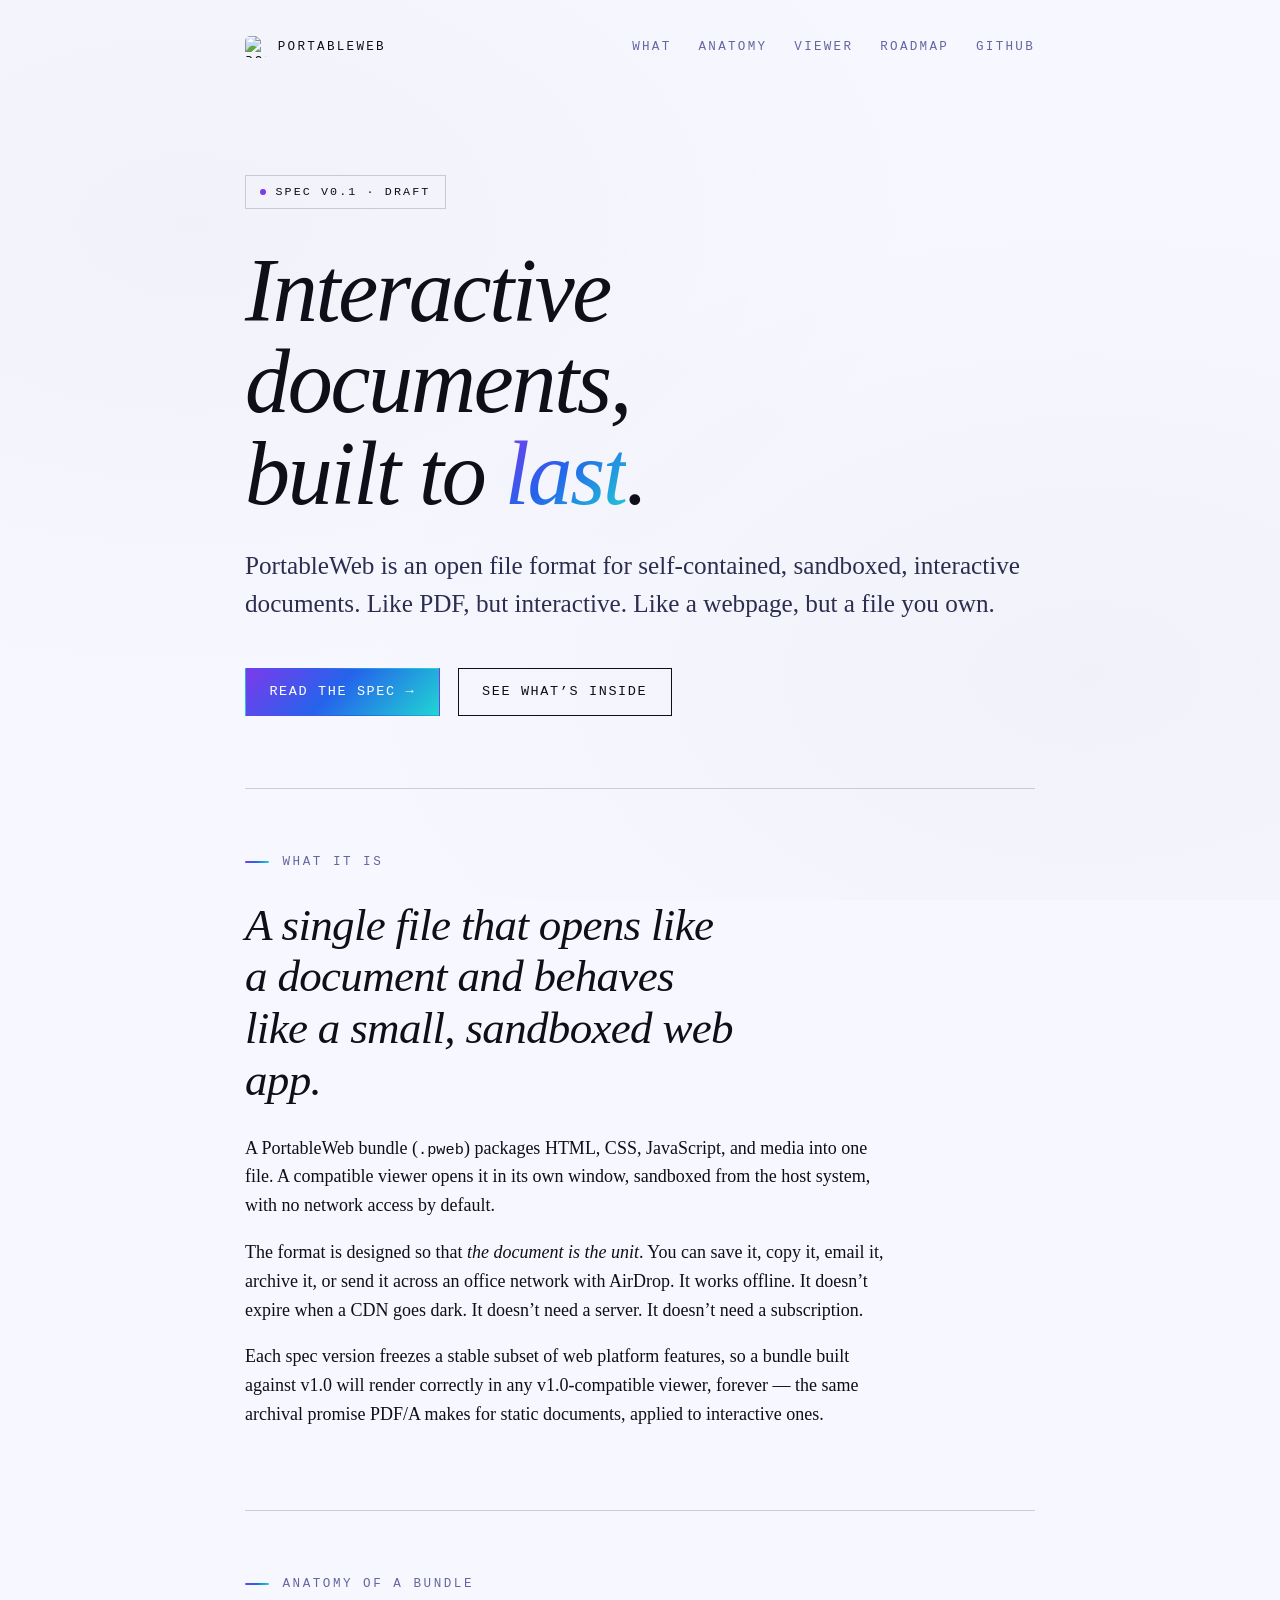
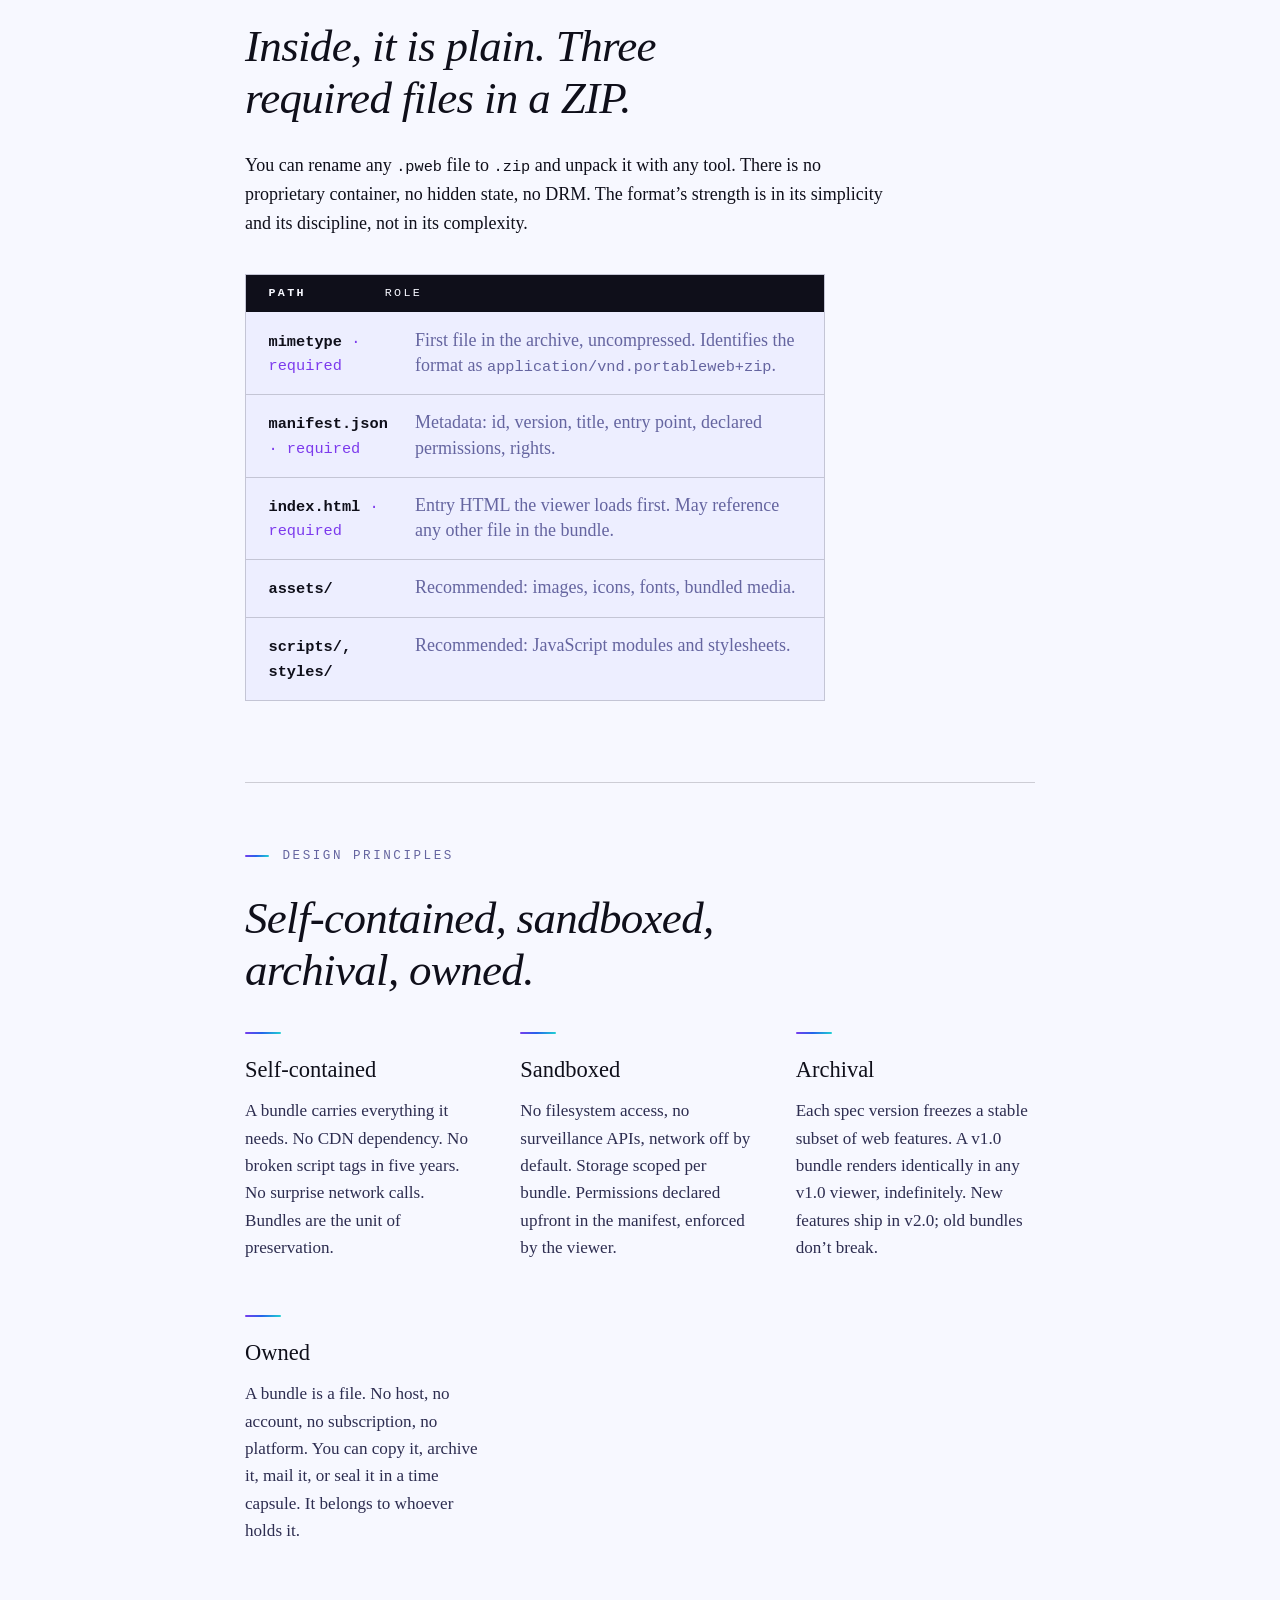
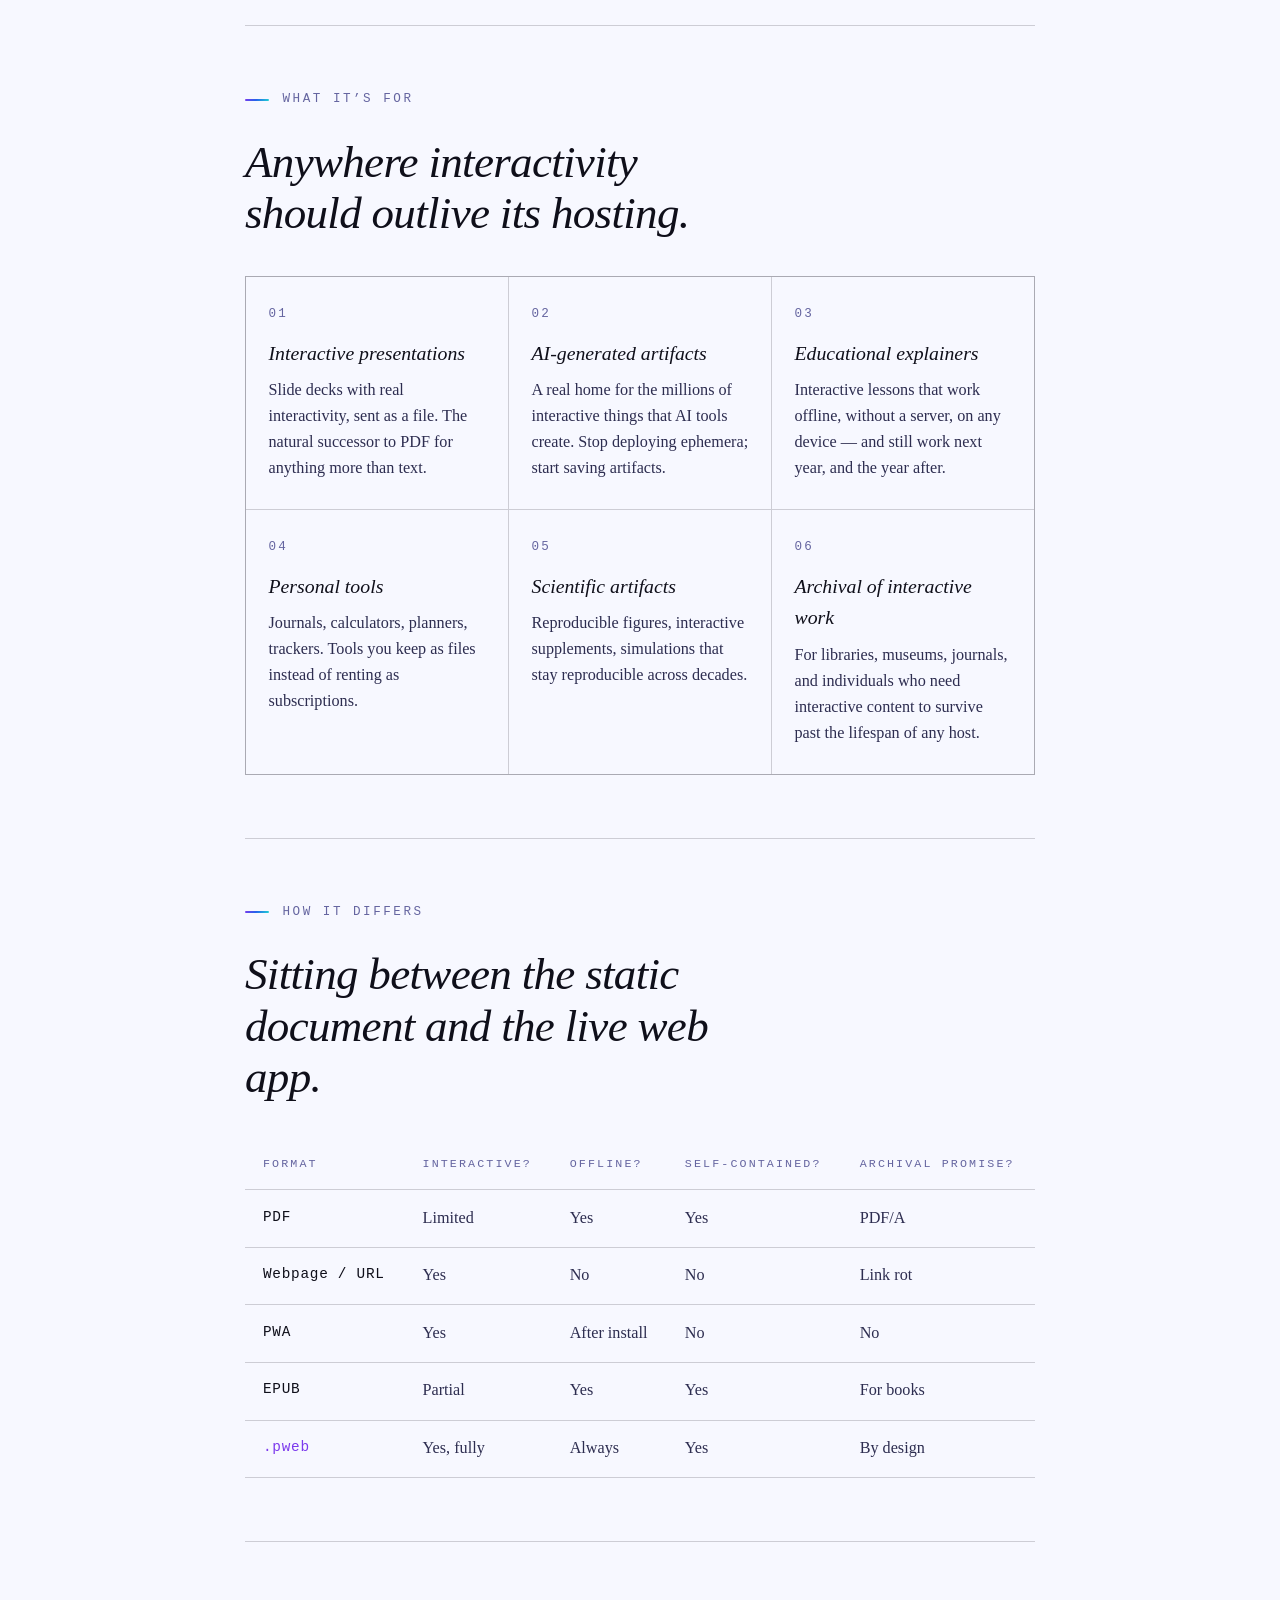
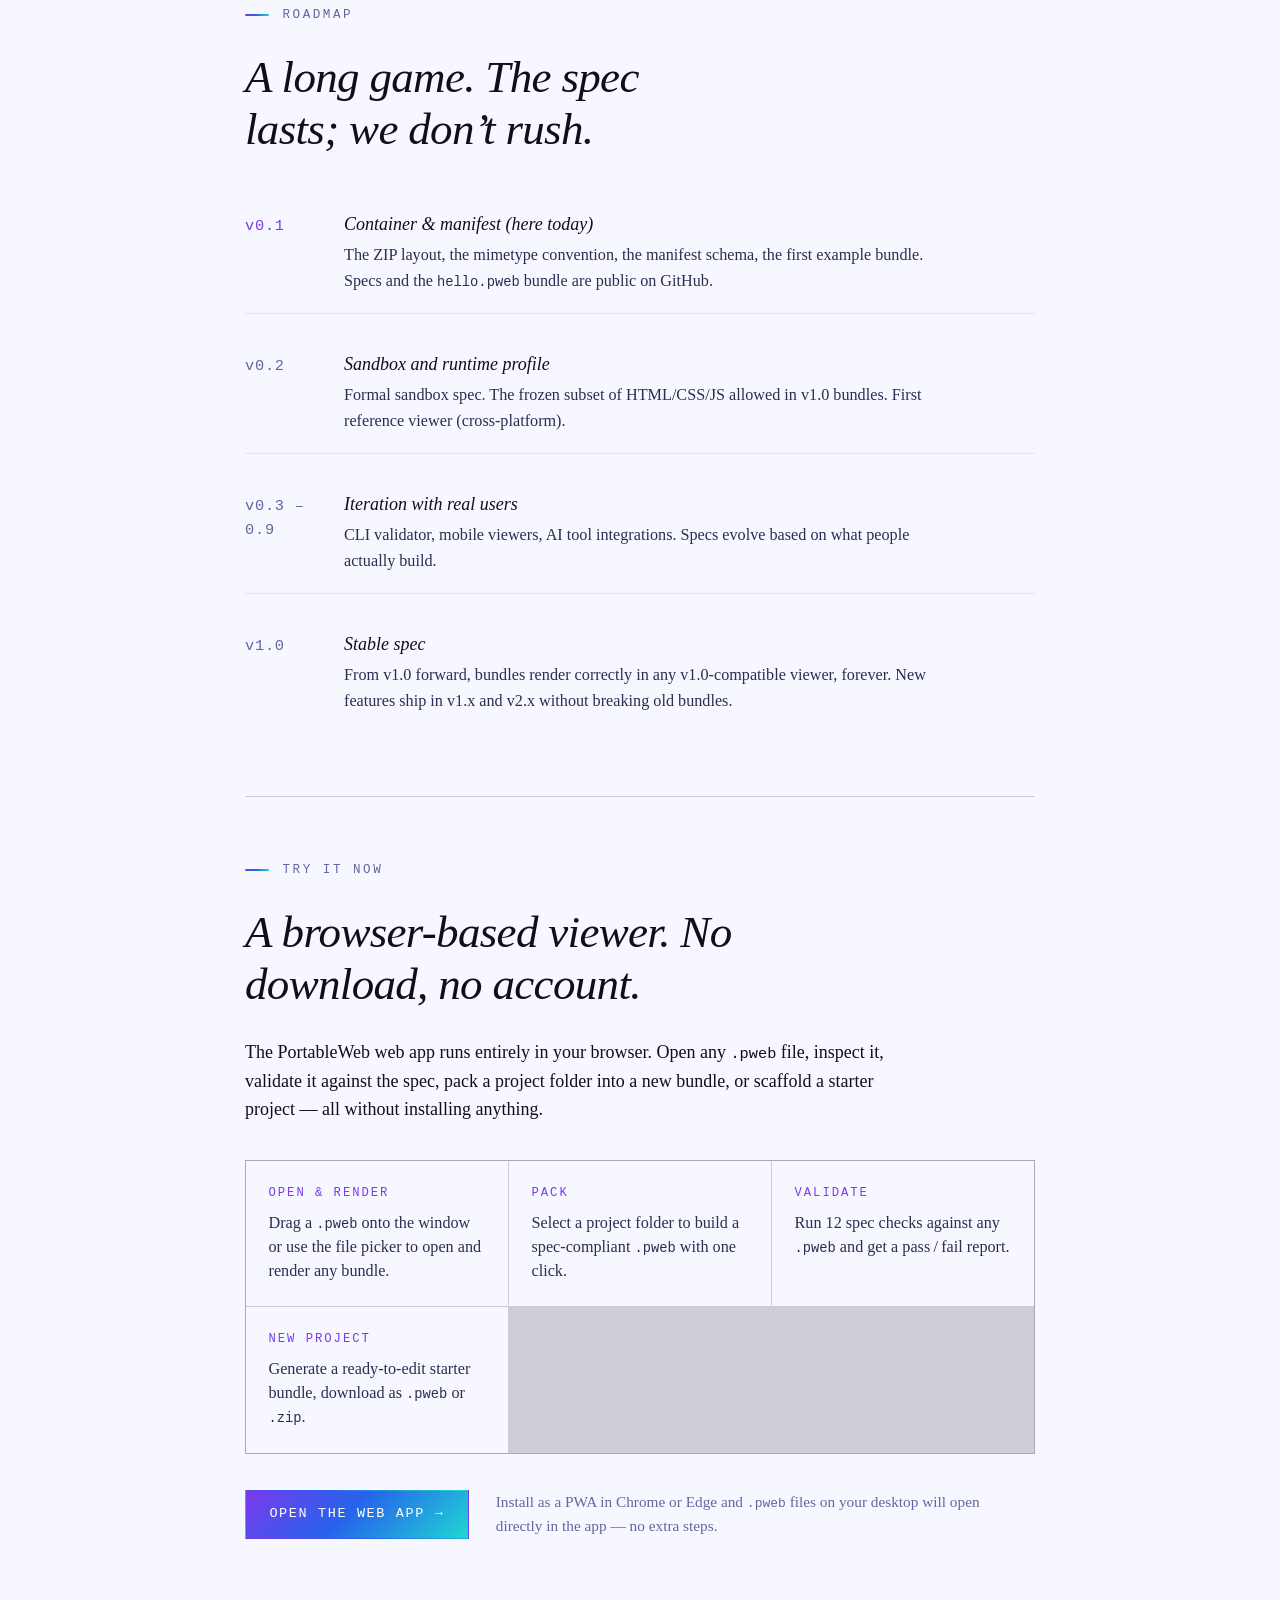
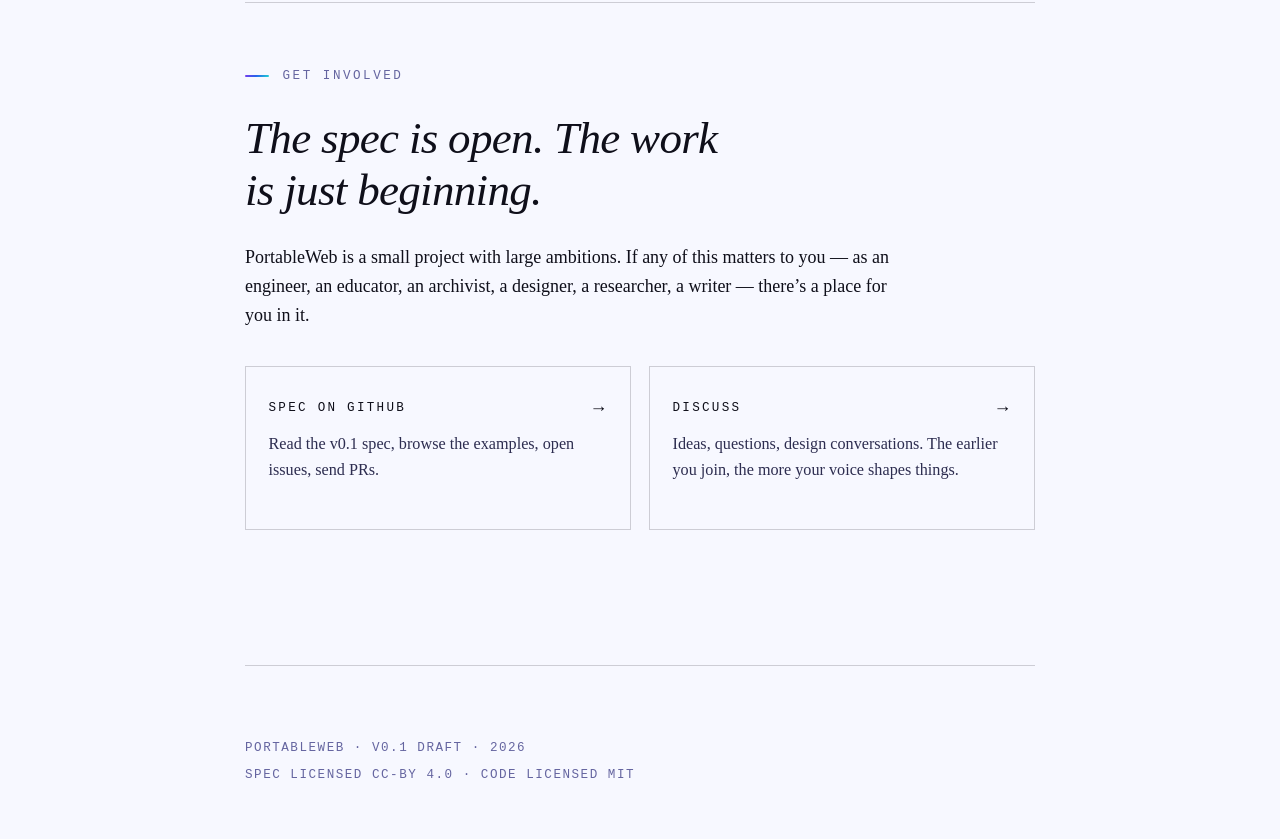
==== public/index.html @ 57851bed "feat: add contributions page and viewer section to homepage - Move author credit to /contributions/ " ====
<!DOCTYPE html>
<html lang="en">
<head>
  <meta charset="utf-8">
  <meta name="viewport" content="width=device-width, initial-scale=1">
  <title>PortableWeb — Self-contained interactive documents</title>
  <meta name="description" content="PortableWeb is an open file format for self-contained, sandboxed, interactive documents. Like PDF, but interactive. Like a webpage, but a file you own.">

  <meta property="og:title" content="PortableWeb">
  <meta property="og:description" content="An open file format for self-contained, sandboxed, interactive documents. Like PDF, but interactive.">
  <meta property="og:url" content="https://portableweb.org">
  <meta property="og:type" content="website">
  <meta name="twitter:card" content="summary_large_image">

  <link rel="icon" href="/icons/icon.svg" type="image/svg+xml">

  <style>
    :root {
      --ink:           #0f0f1a;
      --ink-soft:      #2d2d50;
      --paper:         #f7f8ff;
      --paper-shadow:  #edeeff;
      --paper-darker:  #e2e4f8;
      --accent:        #7c3aed;
      --accent-soft:   #9f67f5;
      --rule:          rgba(15,15,26,0.18);
      --muted:         #6565a0;
      --muted-soft:    #9090b8;
      --gradient:      linear-gradient(135deg, #7c3aed 0%, #2563eb 46%, #20d6d2 100%);
      --serif:         ui-serif, "Iowan Old Style", "Apple Garamond", Baskerville, "Times New Roman", "Droid Serif", Times, "Source Serif Pro", serif;
      --sans:          ui-sans-serif, system-ui, -apple-system, "Segoe UI", Helvetica, Arial, sans-serif;
      --mono:          ui-monospace, "SFMono-Regular", Menlo, Consolas, "Liberation Mono", monospace;
    }

    @media (prefers-color-scheme: dark) {
      :root {
        --ink:           #e8e8ff;
        --ink-soft:      #b0b0d8;
        --paper:         #08080f;
        --paper-shadow:  #0f0f1e;
        --paper-darker:  #181828;
        --accent:        #a78bfa;
        --accent-soft:   #7c3aed;
        --rule:          rgba(232,232,255,0.15);
        --muted:         #7070a8;
        --muted-soft:    #454570;
      }
    }

    * { box-sizing: border-box; }

    html { scroll-behavior: smooth; }

    html, body {
      margin: 0;
      padding: 0;
      background: var(--paper);
      color: var(--ink);
      font-family: var(--serif);
      font-size: 18px;
      line-height: 1.6;
      -webkit-font-smoothing: antialiased;
      -moz-osx-font-smoothing: grayscale;
    }

    body {
      background-image:
        radial-gradient(at 15% 25%, rgba(0,0,0,0.025) 0%, transparent 50%),
        radial-gradient(at 85% 75%, rgba(0,0,0,0.025) 0%, transparent 50%);
      background-attachment: fixed;
      min-height: 100vh;
    }

    a {
      color: var(--accent);
      text-decoration: none;
      border-bottom: 1px solid currentColor;
      transition: opacity 0.15s ease;
    }
    a:hover { opacity: 0.7; }

    code, pre {
      font-family: var(--mono);
      font-size: 0.85em;
    }

    /* ---------- Layout ---------- */

    .wrap {
      max-width: 880px;
      margin: 0 auto;
      padding: 0 clamp(1.25rem, 4vw, 2.5rem);
    }

    /* ---------- Header ---------- */

    header.site {
      padding: 2rem 0 1.5rem;
      display: flex;
      justify-content: space-between;
      align-items: center;
      font-family: var(--mono);
      font-size: 0.7rem;
      letter-spacing: 0.18em;
      text-transform: uppercase;
      color: var(--muted);
      gap: 1rem;
      flex-wrap: wrap;
    }

    .mark {
      display: flex;
      align-items: center;
      gap: 0.6rem;
      color: var(--ink);
      border-bottom: none;
    }

    .mark-icon {
      width: 22px;
      height: 22px;
      flex-shrink: 0;
      border-radius: 5px;
    }

    nav.site {
      display: flex;
      gap: 1.5rem;
    }

    nav.site a {
      color: var(--muted);
      border-bottom: none;
    }
    nav.site a:hover { color: var(--ink); }

    /* ---------- Hero ---------- */

    .hero {
      padding: clamp(3rem, 10vh, 7rem) 0 clamp(3rem, 8vh, 5rem);
    }

    .status {
      display: inline-flex;
      align-items: center;
      gap: 0.5rem;
      padding: 0.35rem 0.8rem;
      border: 1px solid var(--rule);
      font-family: var(--mono);
      font-size: 0.65rem;
      letter-spacing: 0.18em;
      text-transform: uppercase;
      color: var(--ink);
      margin-bottom: 2rem;
    }

    .status::before {
      content: "";
      display: inline-block;
      width: 6px; height: 6px;
      border-radius: 50%;
      background: var(--accent);
      animation: pulse 2.4s infinite;
    }

    @keyframes pulse {
      0%, 100% { opacity: 1; }
      50%      { opacity: 0.4; }
    }

    h1.hero-title {
      font-family: var(--serif);
      font-weight: 400;
      font-style: italic;
      font-size: clamp(2.75rem, 8vw, 5rem);
      line-height: 1.02;
      letter-spacing: -0.025em;
      margin: 0 0 1.5rem;
      max-width: 12ch;
    }

    h1.hero-title .accent {
      background: var(--gradient);
      -webkit-background-clip: text;
      -webkit-text-fill-color: transparent;
      background-clip: text;
    }

    .hero-lede {
      font-size: clamp(1.15rem, 2.2vw, 1.4rem);
      line-height: 1.5;
      max-width: 36em;
      margin: 0 0 2.5rem;
      color: var(--ink-soft);
    }

    .cta-row {
      display: flex;
      gap: 1rem;
      flex-wrap: wrap;
      align-items: center;
    }

    .btn {
      display: inline-flex;
      align-items: center;
      gap: 0.5rem;
      padding: 0.7rem 1.3rem;
      font-family: var(--mono);
      font-size: 0.75rem;
      letter-spacing: 0.12em;
      text-transform: uppercase;
      border: 1px solid var(--ink);
      color: var(--ink);
      background: transparent;
      border-bottom: 1px solid var(--ink);
      transition: all 0.18s ease;
    }
    .btn:hover { background: var(--ink); color: var(--paper); opacity: 1; }

    .btn.primary {
      background: var(--gradient);
      border-color: transparent;
      color: #fff;
    }
    .btn.primary:hover { opacity: 0.88; color: #fff; }

    /* ---------- Section primitives ---------- */

    section.block {
      padding: clamp(3rem, 7vh, 5rem) 0;
      border-top: 1px solid var(--rule);
    }

    .eyebrow {
      font-family: var(--mono);
      font-size: 0.7rem;
      letter-spacing: 0.2em;
      text-transform: uppercase;
      color: var(--muted);
      margin: 0 0 1.5rem;
      display: flex;
      align-items: center;
      gap: 0.75rem;
    }

    .eyebrow::before {
      content: "";
      width: 24px; height: 2px;
      background: var(--gradient);
      border-radius: 2px;
    }

    h2 {
      font-family: var(--serif);
      font-weight: 400;
      font-style: italic;
      font-size: clamp(1.85rem, 4vw, 2.5rem);
      line-height: 1.15;
      letter-spacing: -0.015em;
      margin: 0 0 1.5rem;
      max-width: 22ch;
    }

    h3 {
      font-family: var(--serif);
      font-weight: 400;
      font-size: 1.25rem;
      margin: 0 0 0.5rem;
      color: var(--ink);
    }

    p { margin: 0 0 1rem; max-width: 36em; }

    /* ---------- Anatomy diagram ---------- */

    .anatomy {
      display: grid;
      grid-template-columns: 1fr;
      gap: 0;
      margin: 2rem 0 1rem;
      border: 1px solid var(--rule);
      background: var(--paper-shadow);
      max-width: 580px;
      font-family: var(--mono);
      font-size: 0.85rem;
    }

    .anatomy-row {
      display: grid;
      grid-template-columns: 14ch 1fr;
      gap: 1rem;
      padding: 0.85rem 1.25rem;
      border-bottom: 1px solid var(--rule);
      align-items: baseline;
    }
    .anatomy-row:last-child { border-bottom: none; }

    .anatomy-row.header {
      background: var(--ink);
      color: var(--paper);
      font-size: 0.65rem;
      letter-spacing: 0.2em;
      text-transform: uppercase;
      padding: 0.5rem 1.25rem;
    }

    .anatomy-row .filename { color: var(--ink); font-weight: 600; }
    .anatomy-row .filename .req { color: var(--accent); font-weight: 400; }
    .anatomy-row .desc { color: var(--muted); font-family: var(--serif); font-size: 1rem; line-height: 1.4; }

    .anatomy-row.header .filename,
    .anatomy-row.header .desc { color: var(--paper); font-family: var(--mono); font-size: 0.65rem; }

    /* ---------- Pillars ---------- */

    .pillars {
      display: grid;
      grid-template-columns: repeat(auto-fit, minmax(220px, 1fr));
      gap: 2rem;
      margin-top: 2rem;
    }

    .pillar h3::before {
      content: "";
      display: block;
      width: 36px;
      height: 2px;
      background: var(--gradient);
      border-radius: 2px;
      margin-bottom: 1rem;
    }

    .pillar p { color: var(--ink-soft); font-size: 0.95rem; }

    /* ---------- Use cases ---------- */

    .use-cases {
      display: grid;
      grid-template-columns: repeat(auto-fit, minmax(260px, 1fr));
      gap: 1px;
      background: var(--rule);
      border: 1px solid var(--rule);
      margin-top: 2rem;
    }

    .use-case {
      background: var(--paper);
      padding: 1.5rem 1.25rem;
    }

    .use-case .num {
      font-family: var(--mono);
      font-size: 0.7rem;
      letter-spacing: 0.18em;
      color: var(--muted);
      margin-bottom: 0.75rem;
    }

    .use-case h3 { font-size: 1.1rem; font-style: italic; }
    .use-case p { font-size: 0.9rem; color: var(--ink-soft); margin: 0; }

    /* ---------- Comparison ---------- */

    .comparison {
      margin-top: 2rem;
      overflow-x: auto;
    }

    .comparison table {
      width: 100%;
      border-collapse: collapse;
      font-size: 0.9rem;
      min-width: 540px;
    }

    .comparison th, .comparison td {
      text-align: left;
      padding: 0.85rem 1rem;
      border-bottom: 1px solid var(--rule);
      vertical-align: top;
    }

    .comparison th {
      font-family: var(--mono);
      font-size: 0.65rem;
      letter-spacing: 0.18em;
      text-transform: uppercase;
      color: var(--muted);
      font-weight: 400;
      border-bottom: 1px solid var(--rule);
    }

    .comparison td.format {
      font-family: var(--mono);
      font-size: 0.8rem;
      color: var(--ink);
      letter-spacing: 0.05em;
    }
    .comparison td.format.us { color: var(--accent); }
    .comparison td p { margin: 0; font-size: 0.9rem; color: var(--ink-soft); }

    /* ---------- Roadmap ---------- */

    .roadmap {
      display: grid;
      gap: 1rem;
      margin-top: 2rem;
    }

    .roadmap-item {
      display: grid;
      grid-template-columns: 8ch 1fr;
      gap: 1.5rem;
      padding: 1rem 0;
      border-bottom: 1px solid var(--paper-darker);
      align-items: baseline;
    }
    .roadmap-item:last-child { border-bottom: none; }

    .roadmap-version {
      font-family: var(--mono);
      font-size: 0.85rem;
      color: var(--accent);
      letter-spacing: 0.05em;
    }
    .roadmap-version.future { color: var(--muted); }

    .roadmap-body h3 { font-size: 1rem; margin-bottom: 0.25rem; font-style: italic; }
    .roadmap-body p { margin: 0; font-size: 0.9rem; color: var(--ink-soft); }

    /* ---------- Get involved ---------- */

    .links-grid {
      display: grid;
      grid-template-columns: repeat(auto-fit, minmax(220px, 1fr));
      gap: 1rem;
      margin-top: 2rem;
    }

    .link-card {
      display: block;
      padding: 1.5rem 1.25rem;
      border: 1px solid var(--rule);
      color: var(--ink);
      transition: all 0.18s ease;
      border-bottom: 1px solid var(--rule);
    }
    .link-card:hover { background: var(--ink); color: var(--paper); opacity: 1; }
    .link-card:hover .link-arrow { transform: translateX(3px); }
    .link-card:hover .link-desc { color: var(--paper-shadow); }

    .link-card-top {
      display: flex;
      justify-content: space-between;
      align-items: center;
      margin-bottom: 0.5rem;
    }
    .link-title { font-family: var(--mono); font-size: 0.7rem; letter-spacing: 0.18em; text-transform: uppercase; }
    .link-arrow { transition: transform 0.18s ease; }
    .link-desc { font-size: 0.9rem; color: var(--ink-soft); font-family: var(--serif); }

    /* ---------- Viewer section ---------- */

    .viewer-features {
      display: grid;
      grid-template-columns: repeat(auto-fit, minmax(230px, 1fr));
      gap: 1px;
      background: var(--rule);
      border: 1px solid var(--rule);
      margin: 2rem 0 2rem;
    }

    .viewer-feature {
      background: var(--paper);
      padding: 1.25rem 1.25rem;
      display: flex;
      flex-direction: column;
      gap: 0.4rem;
    }

    .vf-label {
      font-family: var(--mono);
      font-size: 0.68rem;
      letter-spacing: 0.16em;
      text-transform: uppercase;
      color: var(--accent);
    }

    .vf-desc {
      font-size: 0.9rem;
      color: var(--ink-soft);
      line-height: 1.5;
    }

    .viewer-cta {
      display: flex;
      align-items: center;
      gap: 1.5rem;
      flex-wrap: wrap;
    }

    .viewer-install-note {
      font-size: 0.85rem;
      color: var(--muted);
      max-width: 34em;
      margin: 0;
    }

    /* ---------- Footer ---------- */

    footer {
      padding: 4rem 0 3rem;
      border-top: 1px solid var(--rule);
      margin-top: 4rem;
      font-family: var(--mono);
      font-size: 0.7rem;
      letter-spacing: 0.12em;
      text-transform: uppercase;
      color: var(--muted);
    }

    .footer-grid {
      display: flex;
      justify-content: space-between;
      align-items: flex-end;
      gap: 2rem;
      flex-wrap: wrap;
    }

    .footer-meta { display: flex; flex-direction: column; gap: 0.4rem; }
    .footer-meta a { color: var(--muted); border-bottom: 1px solid transparent; }
    .footer-meta a:hover { color: var(--ink); border-bottom-color: currentColor; }

    /* ---------- Reduced motion ---------- */

    @media (prefers-reduced-motion: reduce) {
      *, *::before, *::after { animation: none !important; transition: none !important; }
      html { scroll-behavior: auto; }
    }

    /* ---------- Small screens ---------- */

    @media (max-width: 540px) {
      nav.site { gap: 1rem; font-size: 0.65rem; }
      .anatomy-row { grid-template-columns: 1fr; gap: 0.25rem; }
      .roadmap-item { grid-template-columns: 1fr; gap: 0.4rem; }
    }
  </style>
</head>

<body>

<div class="wrap">

  <!-- Header -->
  <header class="site">
    <a class="mark" href="/">
      <img src="/icons/icon.svg" class="mark-icon" alt="PortableWeb logo">
      <span>PortableWeb</span>
    </a>
    <nav class="site">
      <a href="#what">What</a>
      <a href="#anatomy">Anatomy</a>
      <a href="#viewer">Viewer</a>
      <a href="#roadmap">Roadmap</a>
      <a href="https://github.com/portableweb">GitHub</a>
    </nav>
  </header>

  <!-- Hero -->
  <section class="hero">
    <div class="status">Spec v0.1 &middot; Draft</div>
    <h1 class="hero-title">
      Interactive documents,<br>
      built to <span class="accent">last</span>.
    </h1>
    <p class="hero-lede">
      PortableWeb is an open file format for self-contained, sandboxed,
      interactive documents. Like PDF, but interactive. Like a webpage,
      but a file you own.
    </p>
    <div class="cta-row">
      <a class="btn primary" href="https://github.com/portableweb">
        Read the spec &rarr;
      </a>
      <a class="btn" href="#anatomy">See what&rsquo;s inside</a>
    </div>
  </section>

  <!-- What -->
  <section class="block" id="what">
    <p class="eyebrow">What it is</p>
    <h2>A single file that opens like a document and behaves like a small, sandboxed web app.</h2>
    <p>
      A PortableWeb bundle (<code>.pweb</code>) packages HTML, CSS, JavaScript,
      and media into one file. A compatible viewer opens it in its own window,
      sandboxed from the host system, with no network access by default.
    </p>
    <p>
      The format is designed so that <em>the document is the unit</em>. You can
      save it, copy it, email it, archive it, or send it across an office network
      with AirDrop. It works offline. It doesn&rsquo;t expire when a CDN goes dark.
      It doesn&rsquo;t need a server. It doesn&rsquo;t need a subscription.
    </p>
    <p>
      Each spec version freezes a stable subset of web platform features, so a
      bundle built against v1.0 will render correctly in any v1.0-compatible viewer,
      forever &mdash; the same archival promise PDF/A makes for static documents, applied
      to interactive ones.
    </p>
  </section>

  <!-- Anatomy -->
  <section class="block" id="anatomy">
    <p class="eyebrow">Anatomy of a bundle</p>
    <h2>Inside, it is plain. Three required files in a ZIP.</h2>
    <p>
      You can rename any <code>.pweb</code> file to <code>.zip</code> and unpack
      it with any tool. There is no proprietary container, no hidden state, no
      DRM. The format&rsquo;s strength is in its simplicity and its discipline, not in
      its complexity.
    </p>

    <div class="anatomy" role="figure" aria-label="File structure inside a .pweb bundle">
      <div class="anatomy-row header">
        <span class="filename">Path</span>
        <span class="desc">Role</span>
      </div>
      <div class="anatomy-row">
        <span class="filename">mimetype <span class="req">&middot; required</span></span>
        <span class="desc">First file in the archive, uncompressed. Identifies the format as <code>application/vnd.portableweb+zip</code>.</span>
      </div>
      <div class="anatomy-row">
        <span class="filename">manifest.json <span class="req">&middot; required</span></span>
        <span class="desc">Metadata: id, version, title, entry point, declared permissions, rights.</span>
      </div>
      <div class="anatomy-row">
        <span class="filename">index.html <span class="req">&middot; required</span></span>
        <span class="desc">Entry HTML the viewer loads first. May reference any other file in the bundle.</span>
      </div>
      <div class="anatomy-row">
        <span class="filename">assets/</span>
        <span class="desc">Recommended: images, icons, fonts, bundled media.</span>
      </div>
      <div class="anatomy-row">
        <span class="filename">scripts/, styles/</span>
        <span class="desc">Recommended: JavaScript modules and stylesheets.</span>
      </div>
    </div>
  </section>

  <!-- Pillars -->
  <section class="block">
    <p class="eyebrow">Design principles</p>
    <h2>Self-contained, sandboxed, archival, owned.</h2>
    <div class="pillars">
      <div class="pillar">
        <h3>Self-contained</h3>
        <p>A bundle carries everything it needs. No CDN dependency. No broken script tags in five years. No surprise network calls. Bundles are the unit of preservation.</p>
      </div>
      <div class="pillar">
        <h3>Sandboxed</h3>
        <p>No filesystem access, no surveillance APIs, network off by default. Storage scoped per bundle. Permissions declared upfront in the manifest, enforced by the viewer.</p>
      </div>
      <div class="pillar">
        <h3>Archival</h3>
        <p>Each spec version freezes a stable subset of web features. A v1.0 bundle renders identically in any v1.0 viewer, indefinitely. New features ship in v2.0; old bundles don&rsquo;t break.</p>
      </div>
      <div class="pillar">
        <h3>Owned</h3>
        <p>A bundle is a file. No host, no account, no subscription, no platform. You can copy it, archive it, mail it, or seal it in a time capsule. It belongs to whoever holds it.</p>
      </div>
    </div>
  </section>

  <!-- Use cases -->
  <section class="block">
    <p class="eyebrow">What it&rsquo;s for</p>
    <h2>Anywhere interactivity should outlive its hosting.</h2>
    <div class="use-cases">
      <div class="use-case">
        <div class="num">01</div>
        <h3>Interactive presentations</h3>
        <p>Slide decks with real interactivity, sent as a file. The natural successor to PDF for anything more than text.</p>
      </div>
      <div class="use-case">
        <div class="num">02</div>
        <h3>AI-generated artifacts</h3>
        <p>A real home for the millions of interactive things that AI tools create. Stop deploying ephemera; start saving artifacts.</p>
      </div>
      <div class="use-case">
        <div class="num">03</div>
        <h3>Educational explainers</h3>
        <p>Interactive lessons that work offline, without a server, on any device &mdash; and still work next year, and the year after.</p>
      </div>
      <div class="use-case">
        <div class="num">04</div>
        <h3>Personal tools</h3>
        <p>Journals, calculators, planners, trackers. Tools you keep as files instead of renting as subscriptions.</p>
      </div>
      <div class="use-case">
        <div class="num">05</div>
        <h3>Scientific artifacts</h3>
        <p>Reproducible figures, interactive supplements, simulations that stay reproducible across decades.</p>
      </div>
      <div class="use-case">
        <div class="num">06</div>
        <h3>Archival of interactive work</h3>
        <p>For libraries, museums, journals, and individuals who need interactive content to survive past the lifespan of any host.</p>
      </div>
    </div>
  </section>

  <!-- Comparison -->
  <section class="block">
    <p class="eyebrow">How it differs</p>
    <h2>Sitting between the static document and the live web app.</h2>
    <div class="comparison">
      <table>
        <thead>
          <tr>
            <th>Format</th>
            <th>Interactive?</th>
            <th>Offline?</th>
            <th>Self-contained?</th>
            <th>Archival promise?</th>
          </tr>
        </thead>
        <tbody>
          <tr>
            <td class="format">PDF</td>
            <td><p>Limited</p></td>
            <td><p>Yes</p></td>
            <td><p>Yes</p></td>
            <td><p>PDF/A</p></td>
          </tr>
          <tr>
            <td class="format">Webpage / URL</td>
            <td><p>Yes</p></td>
            <td><p>No</p></td>
            <td><p>No</p></td>
            <td><p>Link rot</p></td>
          </tr>
          <tr>
            <td class="format">PWA</td>
            <td><p>Yes</p></td>
            <td><p>After install</p></td>
            <td><p>No</p></td>
            <td><p>No</p></td>
          </tr>
          <tr>
            <td class="format">EPUB</td>
            <td><p>Partial</p></td>
            <td><p>Yes</p></td>
            <td><p>Yes</p></td>
            <td><p>For books</p></td>
          </tr>
          <tr>
            <td class="format us">.pweb</td>
            <td><p>Yes, fully</p></td>
            <td><p>Always</p></td>
            <td><p>Yes</p></td>
            <td><p>By design</p></td>
          </tr>
        </tbody>
      </table>
    </div>
  </section>

  <!-- Roadmap -->
  <section class="block" id="roadmap">
    <p class="eyebrow">Roadmap</p>
    <h2>A long game. The spec lasts; we don&rsquo;t rush.</h2>
    <div class="roadmap">
      <div class="roadmap-item">
        <div class="roadmap-version">v0.1</div>
        <div class="roadmap-body">
          <h3>Container &amp; manifest <em>(here today)</em></h3>
          <p>The ZIP layout, the mimetype convention, the manifest schema, the first example bundle. Specs and the <code>hello.pweb</code> bundle are public on GitHub.</p>
        </div>
      </div>
      <div class="roadmap-item">
        <div class="roadmap-version future">v0.2</div>
        <div class="roadmap-body">
          <h3>Sandbox and runtime profile</h3>
          <p>Formal sandbox spec. The frozen subset of HTML/CSS/JS allowed in v1.0 bundles. First reference viewer (cross-platform).</p>
        </div>
      </div>
      <div class="roadmap-item">
        <div class="roadmap-version future">v0.3 &ndash; 0.9</div>
        <div class="roadmap-body">
          <h3>Iteration with real users</h3>
          <p>CLI validator, mobile viewers, AI tool integrations. Specs evolve based on what people actually build.</p>
        </div>
      </div>
      <div class="roadmap-item">
        <div class="roadmap-version future">v1.0</div>
        <div class="roadmap-body">
          <h3>Stable spec</h3>
          <p>From v1.0 forward, bundles render correctly in any v1.0-compatible viewer, forever. New features ship in v1.x and v2.x without breaking old bundles.</p>
        </div>
      </div>
    </div>
  </section>

  <!-- Web viewer app -->
  <section class="block" id="viewer">
    <p class="eyebrow">Try it now</p>
    <h2>A browser-based viewer. No download, no account.</h2>
    <p>
      The PortableWeb web app runs entirely in your browser. Open any
      <code>.pweb</code> file, inspect it, validate it against the spec,
      pack a project folder into a new bundle, or scaffold a starter project
      &mdash; all without installing anything.
    </p>

    <div class="viewer-features">
      <div class="viewer-feature">
        <span class="vf-label">Open &amp; render</span>
        <span class="vf-desc">Drag a <code>.pweb</code> onto the window or use the file picker to open and render any bundle.</span>
      </div>
      <div class="viewer-feature">
        <span class="vf-label">Pack</span>
        <span class="vf-desc">Select a project folder to build a spec-compliant <code>.pweb</code> with one click.</span>
      </div>
      <div class="viewer-feature">
        <span class="vf-label">Validate</span>
        <span class="vf-desc">Run 12 spec checks against any <code>.pweb</code> and get a pass&thinsp;/&thinsp;fail report.</span>
      </div>
      <div class="viewer-feature">
        <span class="vf-label">New project</span>
        <span class="vf-desc">Generate a ready-to-edit starter bundle, download as <code>.pweb</code> or <code>.zip</code>.</span>
      </div>
    </div>

    <div class="viewer-cta">
      <a class="btn primary" href="/app/">Open the web app &rarr;</a>
      <p class="viewer-install-note">
        Install as a PWA in Chrome or Edge and <code>.pweb</code> files on your desktop
        will open directly in the app &mdash; no extra steps.
      </p>
    </div>
  </section>

  <!-- Get involved -->
  <section class="block">
    <p class="eyebrow">Get involved</p>
    <h2>The spec is open. The work is just beginning.</h2>
    <p>
      PortableWeb is a small project with large ambitions. If any of this matters
      to you &mdash; as an engineer, an educator, an archivist, a designer, a researcher,
      a writer &mdash; there&rsquo;s a place for you in it.
    </p>
    <div class="links-grid">
      <a class="link-card" href="https://github.com/portableweb">
        <div class="link-card-top">
          <span class="link-title">Spec on GitHub</span>
          <span class="link-arrow" aria-hidden="true">&rarr;</span>
        </div>
        <p class="link-desc">Read the v0.1 spec, browse the examples, open issues, send PRs.</p>
      </a>
      <a class="link-card" href="https://github.com/portableweb/portableweb/discussions">
        <div class="link-card-top">
          <span class="link-title">Discuss</span>
          <span class="link-arrow" aria-hidden="true">&rarr;</span>
        </div>
        <p class="link-desc">Ideas, questions, design conversations. The earlier you join, the more your voice shapes things.</p>
      </a>
    </div>
  </section>

  <!-- Footer -->
  <footer>
    <div class="footer-grid">
      <div class="footer-meta">
        <span>PortableWeb &middot; v0.1 Draft &middot; 2026</span>
        <span>Spec licensed <a href="https://creativecommons.org/licenses/by/4.0/">CC-BY 4.0</a> &middot; Code licensed <a href="https://opensource.org/licenses/MIT">MIT</a></span>
      </div>
    </div>
  </footer>

</div>

</body>
</html>
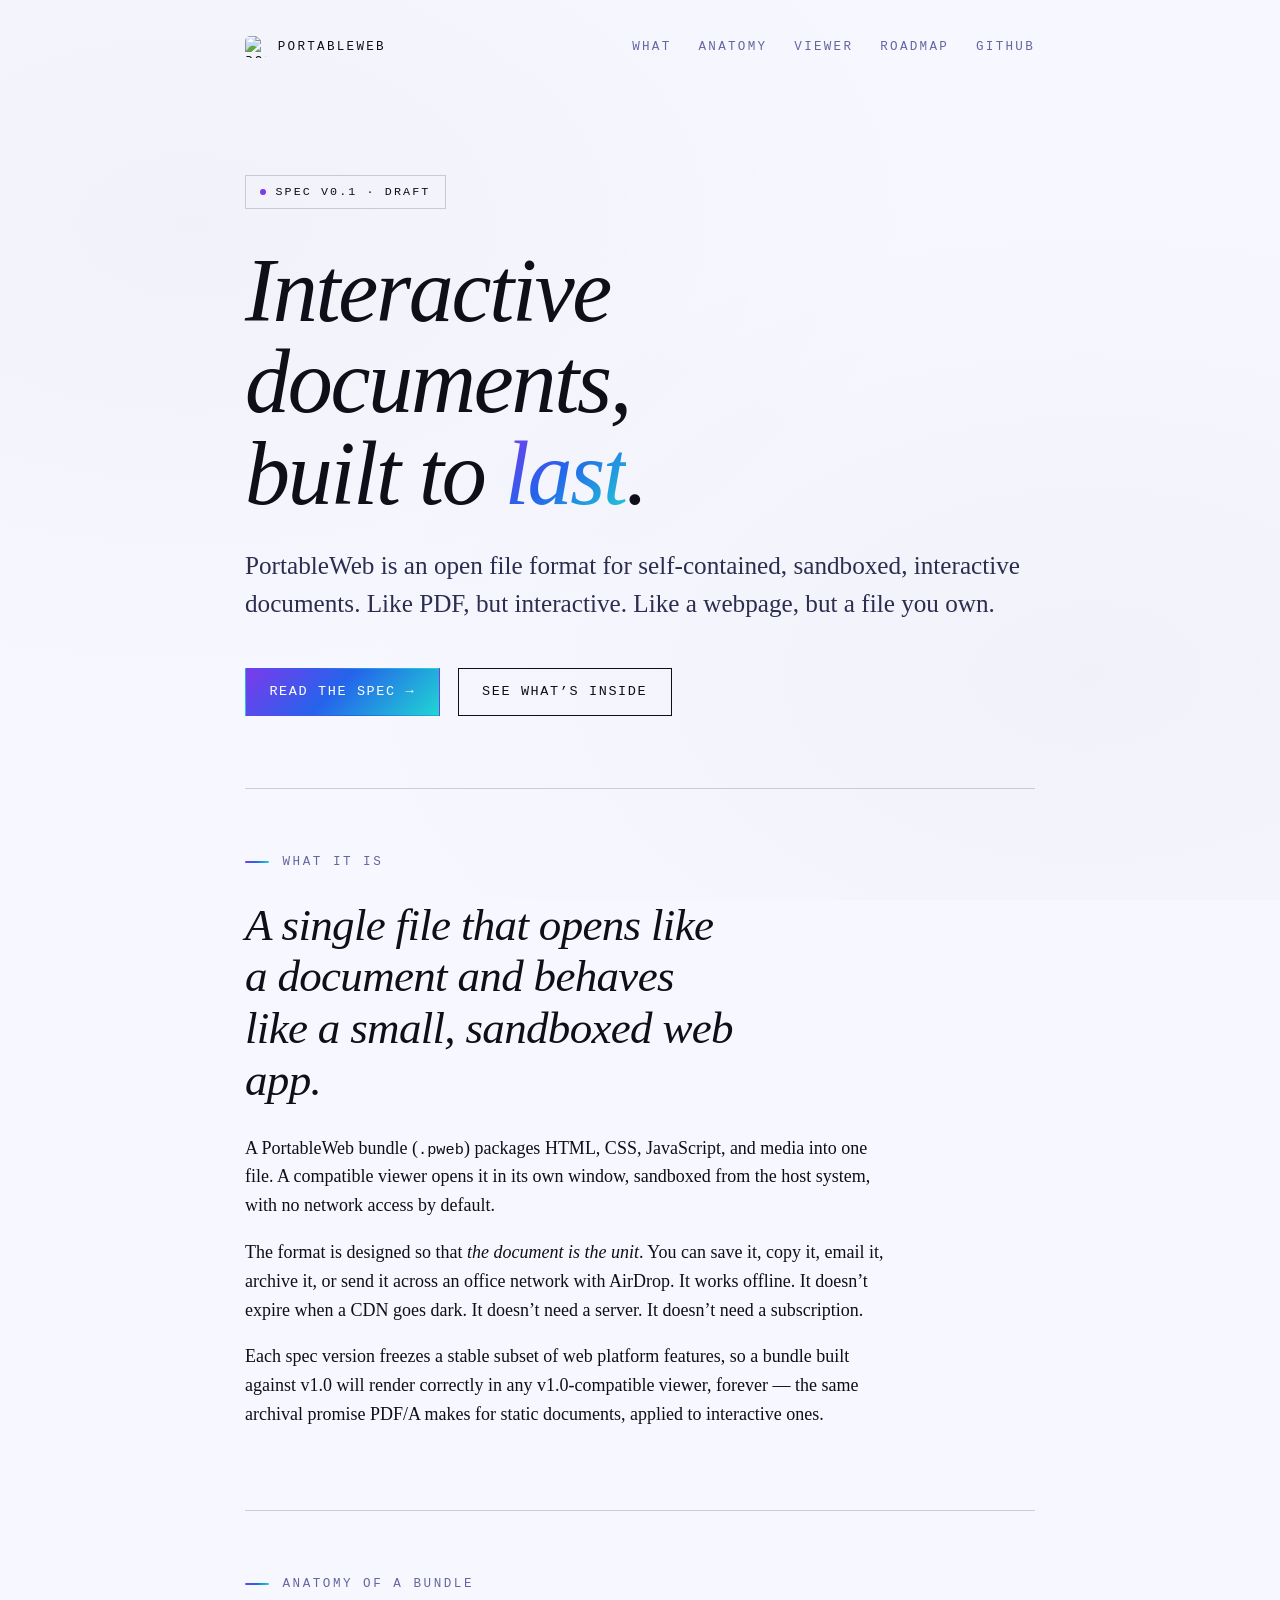
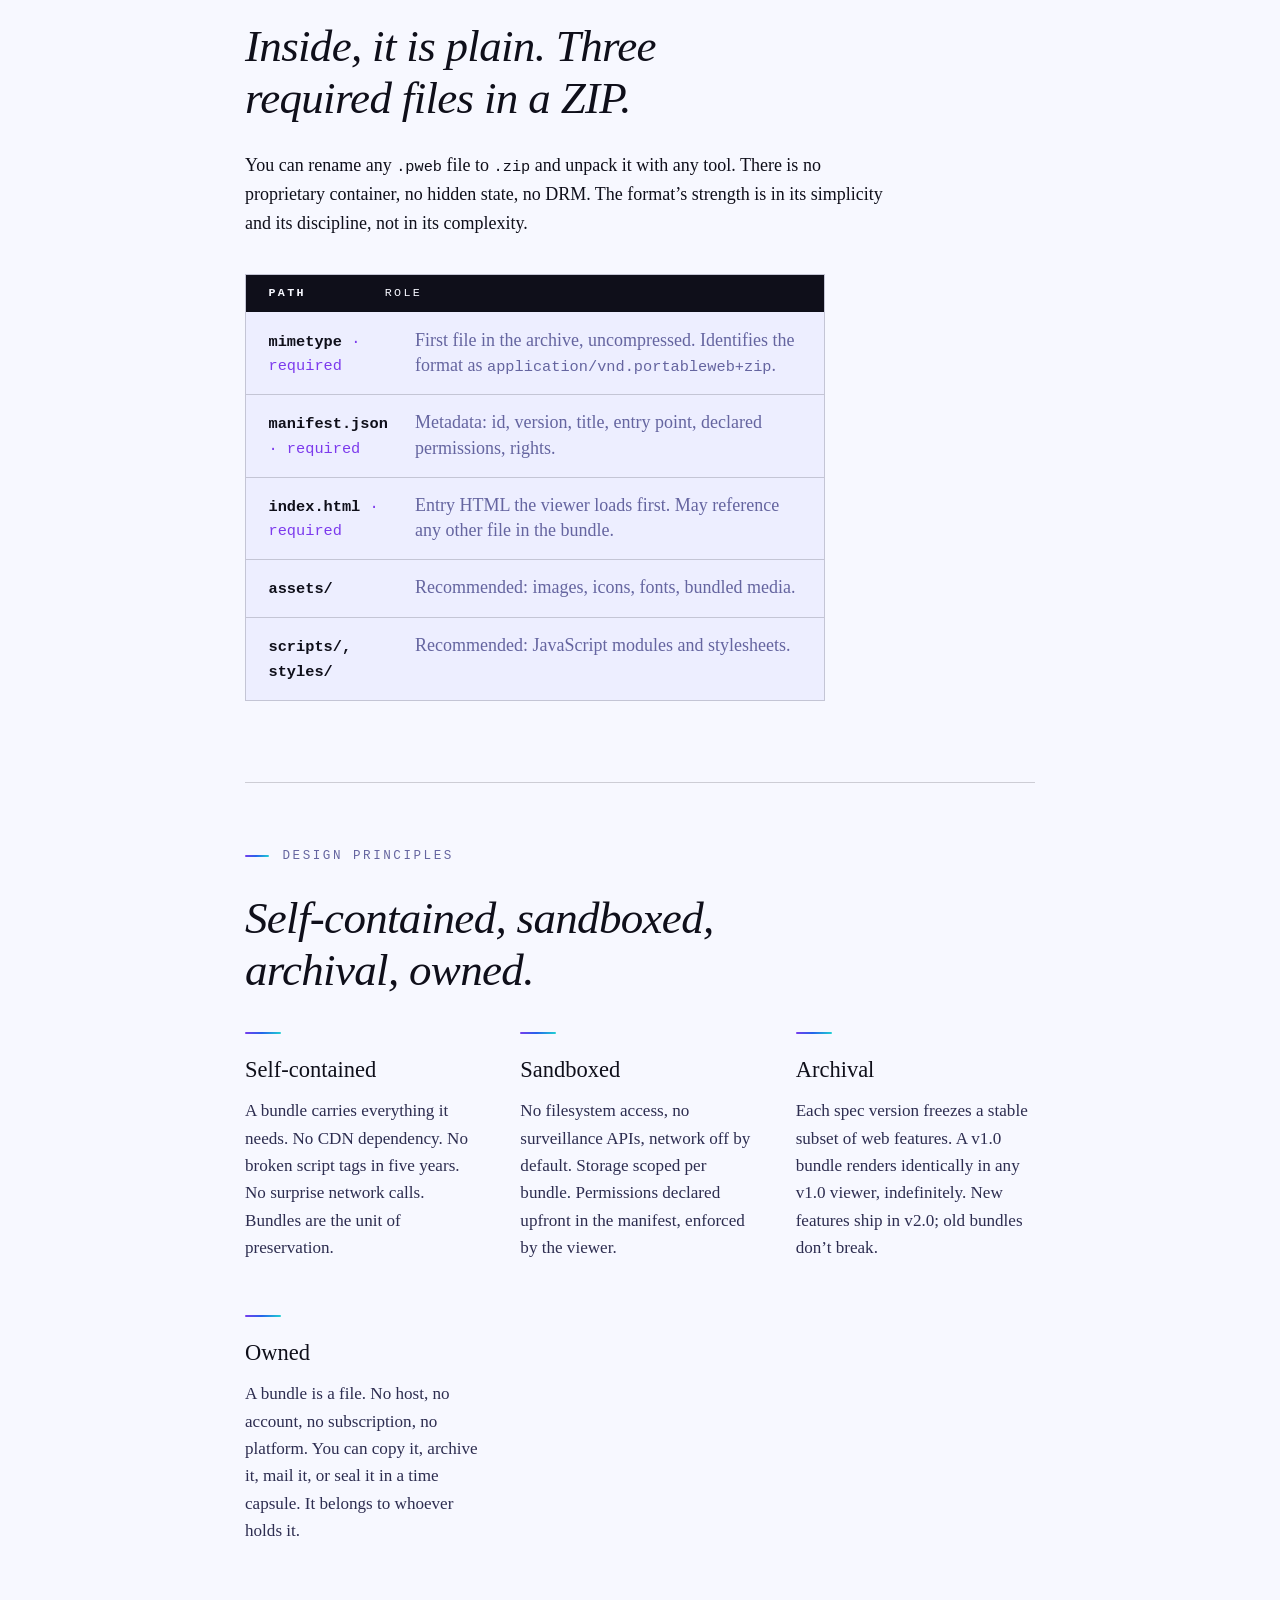
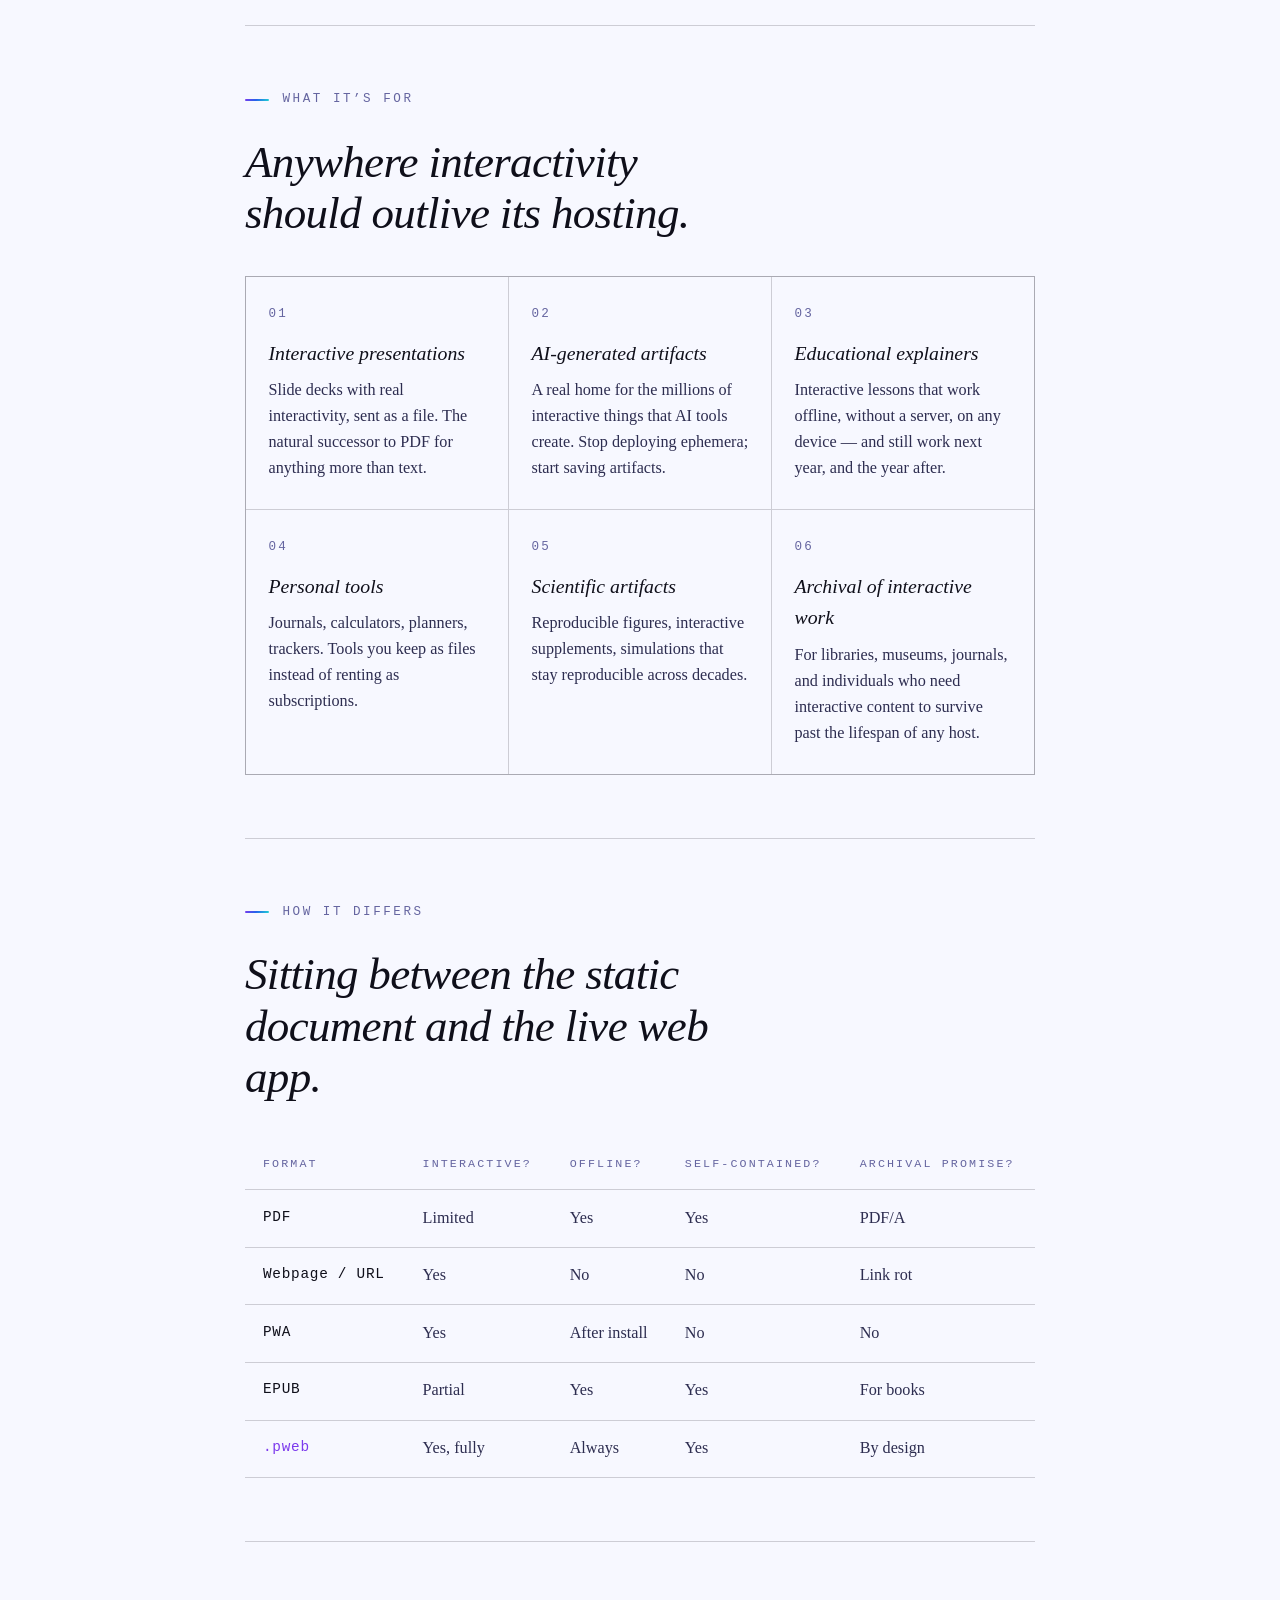
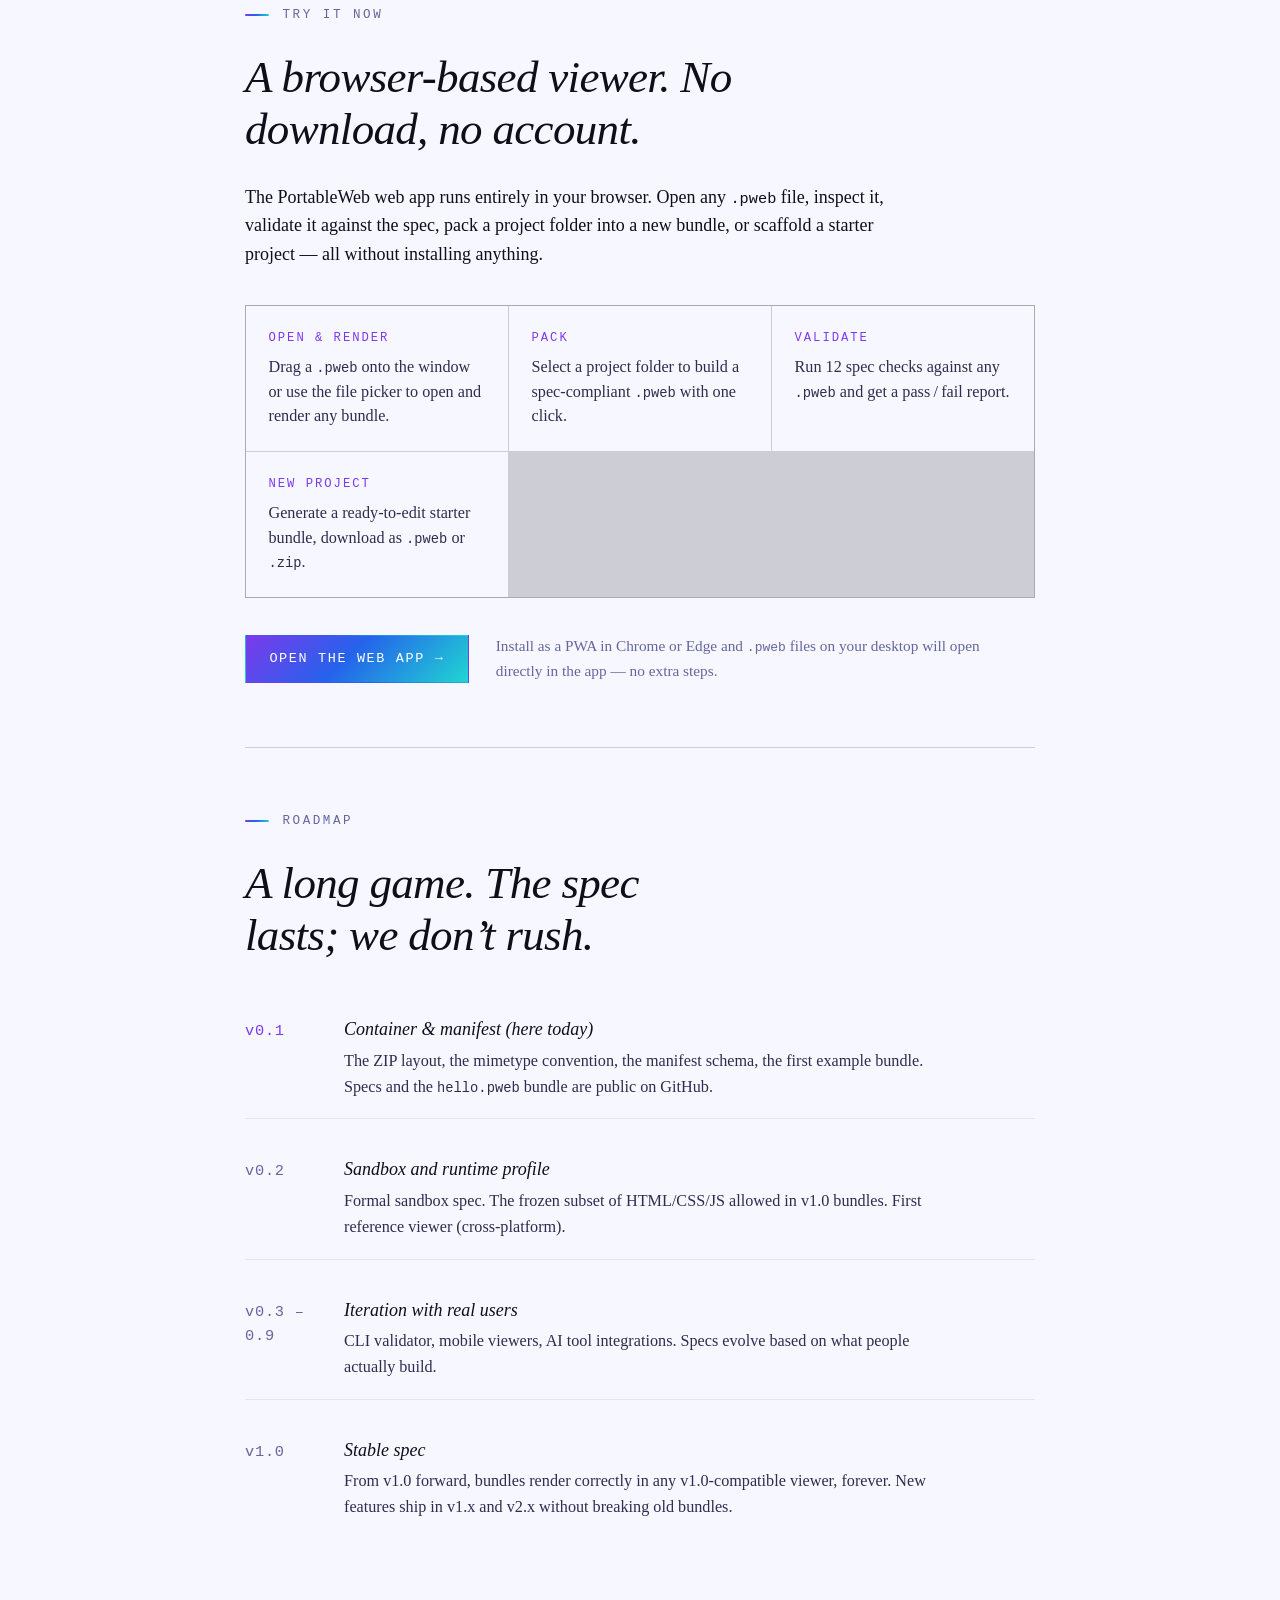
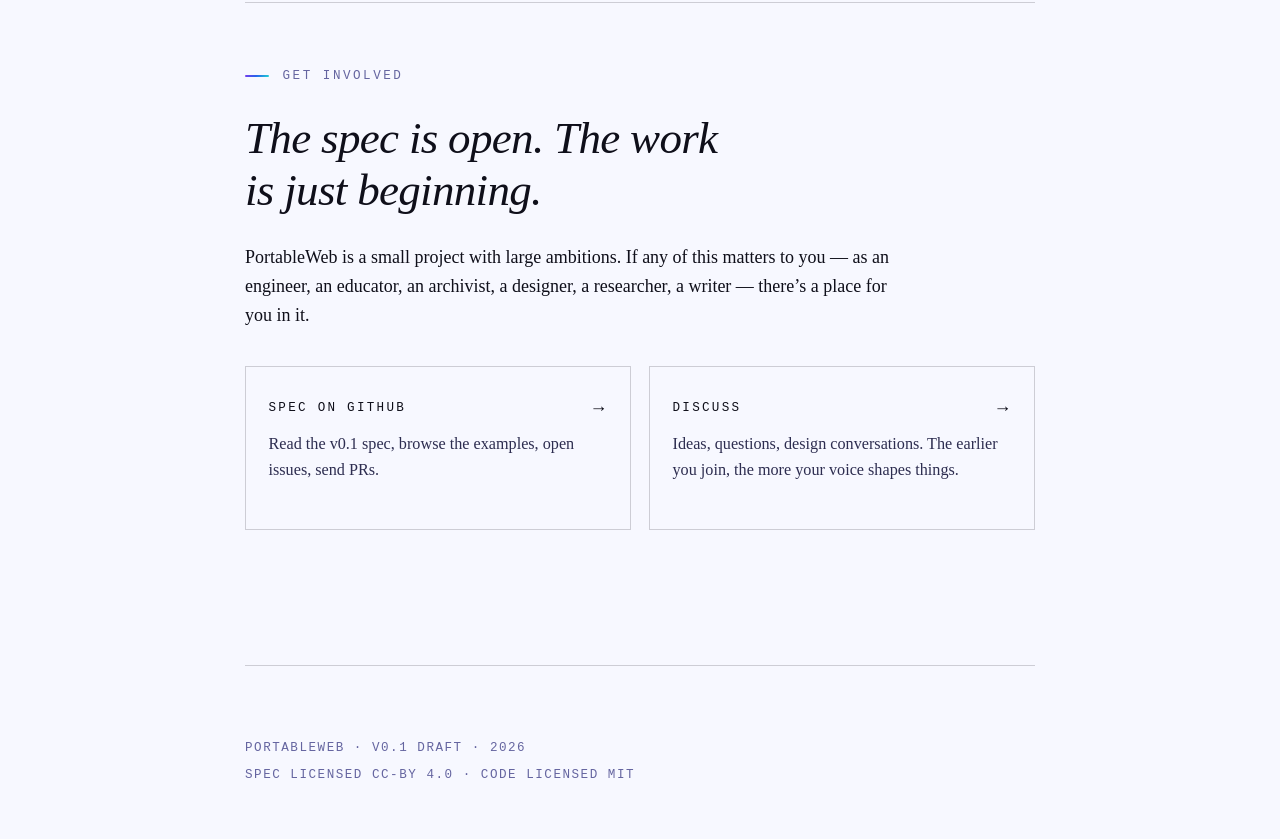
==== commit 0a42242a: "fix: move viewer section to just before Roadmap" ====
--- a/public/index.html
+++ b/public/index.html
@@ -768,6 +768,45 @@
     </div>
   </section>
 
+  <!-- Web viewer app -->
+  <section class="block" id="viewer">
+    <p class="eyebrow">Try it now</p>
+    <h2>A browser-based viewer. No download, no account.</h2>
+    <p>
+      The PortableWeb web app runs entirely in your browser. Open any
+      <code>.pweb</code> file, inspect it, validate it against the spec,
+      pack a project folder into a new bundle, or scaffold a starter project
+      &mdash; all without installing anything.
+    </p>
+
+    <div class="viewer-features">
+      <div class="viewer-feature">
+        <span class="vf-label">Open &amp; render</span>
+        <span class="vf-desc">Drag a <code>.pweb</code> onto the window or use the file picker to open and render any bundle.</span>
+      </div>
+      <div class="viewer-feature">
+        <span class="vf-label">Pack</span>
+        <span class="vf-desc">Select a project folder to build a spec-compliant <code>.pweb</code> with one click.</span>
+      </div>
+      <div class="viewer-feature">
+        <span class="vf-label">Validate</span>
+        <span class="vf-desc">Run 12 spec checks against any <code>.pweb</code> and get a pass&thinsp;/&thinsp;fail report.</span>
+      </div>
+      <div class="viewer-feature">
+        <span class="vf-label">New project</span>
+        <span class="vf-desc">Generate a ready-to-edit starter bundle, download as <code>.pweb</code> or <code>.zip</code>.</span>
+      </div>
+    </div>
+
+    <div class="viewer-cta">
+      <a class="btn primary" href="/app/">Open the web app &rarr;</a>
+      <p class="viewer-install-note">
+        Install as a PWA in Chrome or Edge and <code>.pweb</code> files on your desktop
+        will open directly in the app &mdash; no extra steps.
+      </p>
+    </div>
+  </section>
+
   <!-- Roadmap -->
   <section class="block" id="roadmap">
     <p class="eyebrow">Roadmap</p>
@@ -801,45 +840,6 @@
           <p>From v1.0 forward, bundles render correctly in any v1.0-compatible viewer, forever. New features ship in v1.x and v2.x without breaking old bundles.</p>
         </div>
       </div>
-    </div>
-  </section>
-
-  <!-- Web viewer app -->
-  <section class="block" id="viewer">
-    <p class="eyebrow">Try it now</p>
-    <h2>A browser-based viewer. No download, no account.</h2>
-    <p>
-      The PortableWeb web app runs entirely in your browser. Open any
-      <code>.pweb</code> file, inspect it, validate it against the spec,
-      pack a project folder into a new bundle, or scaffold a starter project
-      &mdash; all without installing anything.
-    </p>
-
-    <div class="viewer-features">
-      <div class="viewer-feature">
-        <span class="vf-label">Open &amp; render</span>
-        <span class="vf-desc">Drag a <code>.pweb</code> onto the window or use the file picker to open and render any bundle.</span>
-      </div>
-      <div class="viewer-feature">
-        <span class="vf-label">Pack</span>
-        <span class="vf-desc">Select a project folder to build a spec-compliant <code>.pweb</code> with one click.</span>
-      </div>
-      <div class="viewer-feature">
-        <span class="vf-label">Validate</span>
-        <span class="vf-desc">Run 12 spec checks against any <code>.pweb</code> and get a pass&thinsp;/&thinsp;fail report.</span>
-      </div>
-      <div class="viewer-feature">
-        <span class="vf-label">New project</span>
-        <span class="vf-desc">Generate a ready-to-edit starter bundle, download as <code>.pweb</code> or <code>.zip</code>.</span>
-      </div>
-    </div>
-
-    <div class="viewer-cta">
-      <a class="btn primary" href="/app/">Open the web app &rarr;</a>
-      <p class="viewer-install-note">
-        Install as a PWA in Chrome or Edge and <code>.pweb</code> files on your desktop
-        will open directly in the app &mdash; no extra steps.
-      </p>
     </div>
   </section>
 
